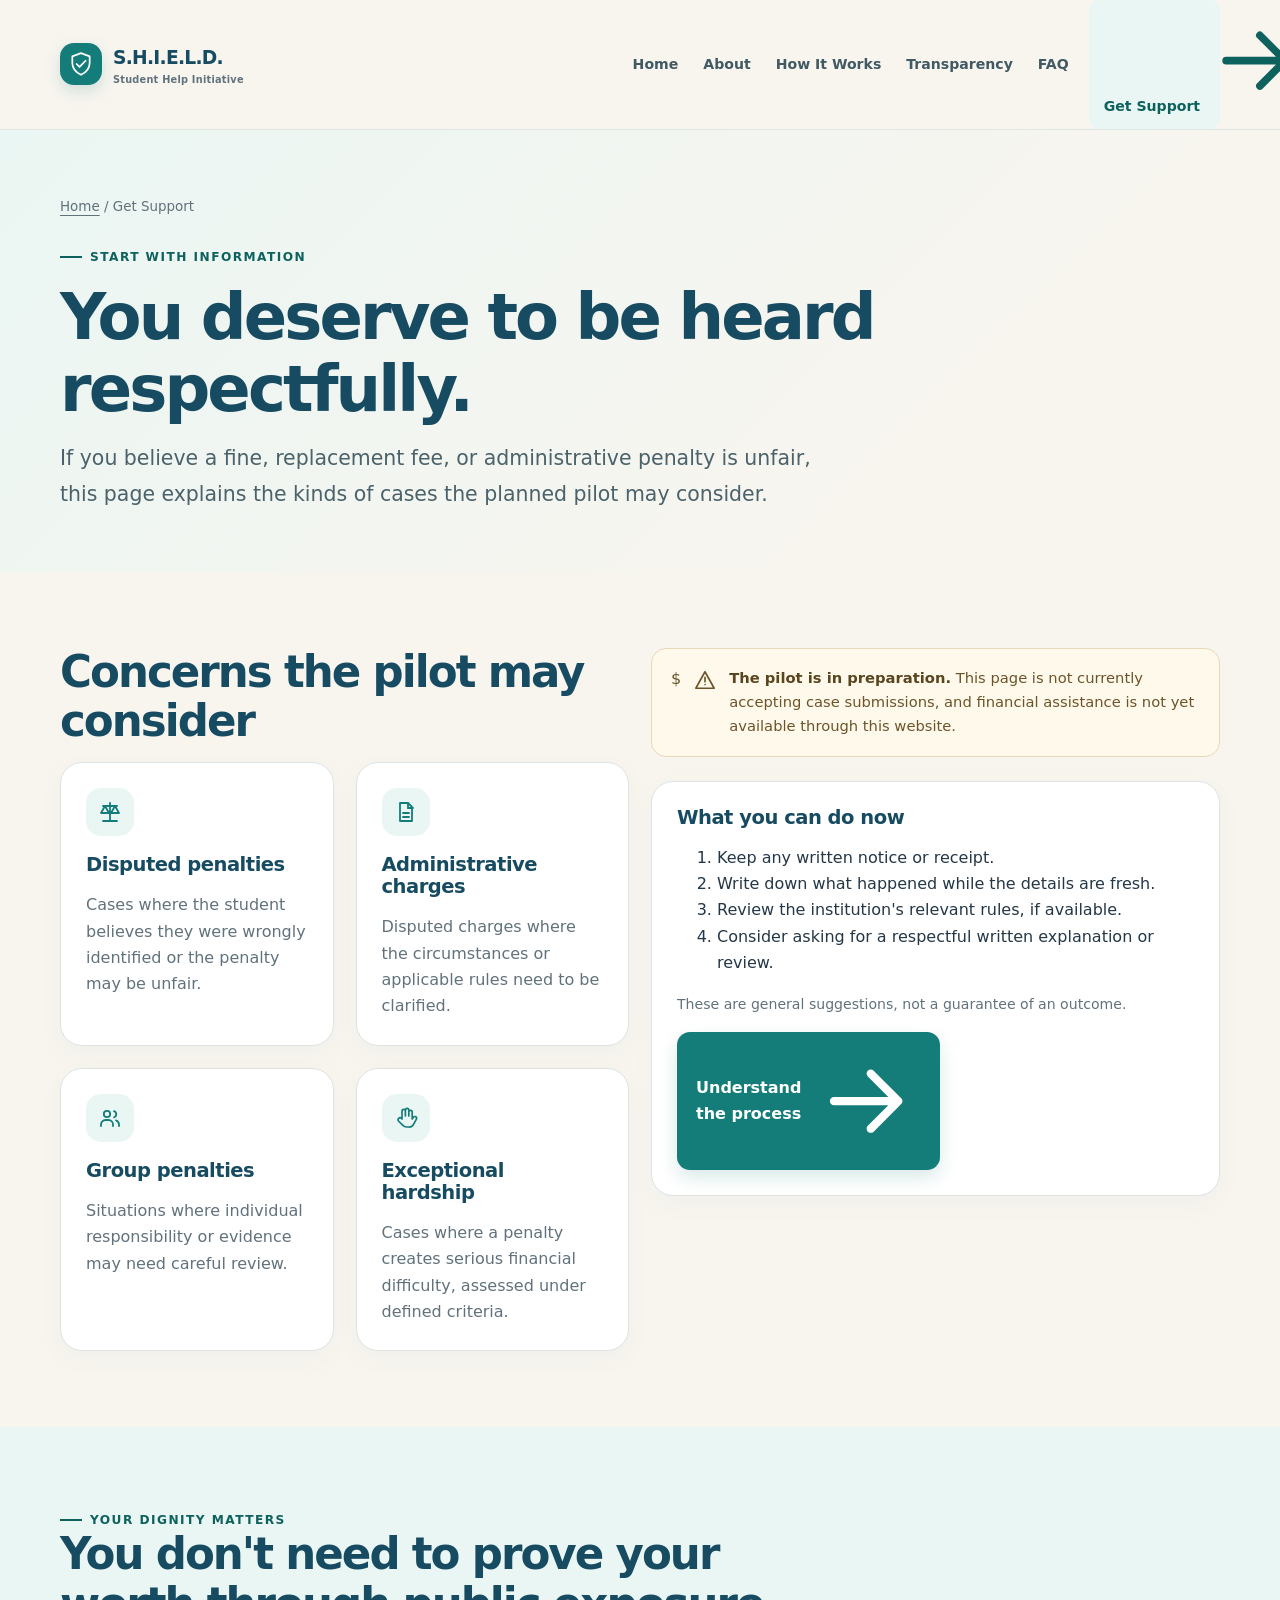
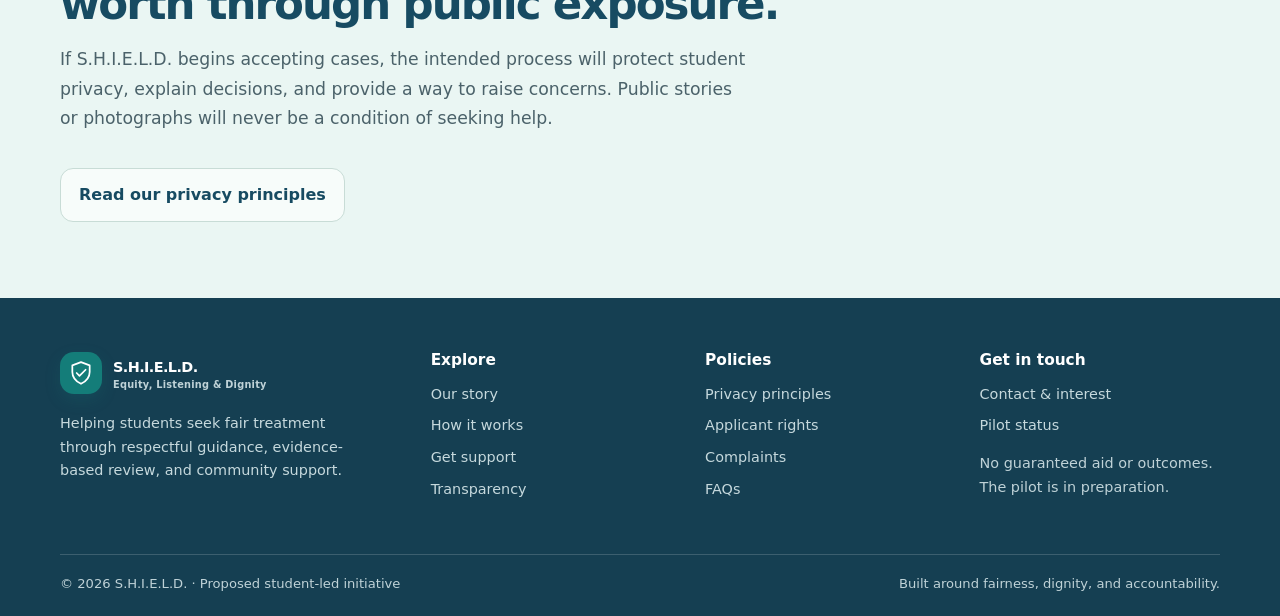
==== get-support.html @ 5d99915a "Add files via upload" ====
<!doctype html>
<html lang="en">
<head>
<meta charset="utf-8"><meta name="viewport" content="width=device-width, initial-scale=1">
<meta name="description" content="Learn about the S.H.I.E.L.D. pilot and the kinds of concerns it may consider.">
<meta name="theme-color" content="#F8F5EF">
<title>Get Support | S.H.I.E.L.D.</title>
<link rel="stylesheet" href="style.css">
</head>
<body><a class="skip-link" href="#main">Skip to content</a>
<header class="site-header"><div class="container header-inner">
<a class="brand" href="index.html" aria-label="S.H.I.E.L.D. home"><span class="brand-mark"><svg viewBox="0 0 48 48" aria-hidden="true" fill="none"><path d="M24 4 40 10v12c0 10.2-6.8 17.4-16 22C14.8 39.4 8 32.2 8 22V10L24 4Z" stroke="currentColor" stroke-width="3.2" stroke-linejoin="round"/><path d="m16 24 5.2 5.2L32.5 18" stroke="currentColor" stroke-width="3.2" stroke-linecap="round" stroke-linejoin="round"/></svg></span><span>S.H.I.E.L.D.<small>Student Help Initiative</small></span></a>
<button class="menu-toggle" type="button" data-menu-toggle aria-expanded="false" aria-label="Open navigation menu"><svg viewBox="0 0 24 24" fill="none" aria-hidden="true"><path d="M4 7h16M4 12h16M4 17h16" stroke="currentColor" stroke-width="1.8" stroke-linecap="round"/></svg> Menu</button>
<nav class="nav" data-nav aria-label="Main navigation"><a href="index.html">Home</a><a href="about.html">About</a><a href="how-it-works.html">How It Works</a><a href="transparency.html">Transparency</a><a href="faq.html">FAQ</a><a href="get-support.html" class="nav-cta">Get Support <svg viewBox="0 0 24 24" fill="none" aria-hidden="true"><path d="M5 12h14m-6-6 6 6-6 6" stroke="currentColor" stroke-width="1.8" stroke-linecap="round" stroke-linejoin="round"/></svg></a></nav>
</div></header><main id="main" class="">
<section class="page-hero"><div class="container"><div class="breadcrumb"><a href="index.html">Home</a> / Get Support</div><span class="eyebrow">Start with information</span><h1>You deserve to be heard respectfully.</h1><p class="lead">If you believe a fine, replacement fee, or administrative penalty is unfair, this page explains the kinds of cases the planned pilot may consider.</p></div></section>
<section class="section"><div class="container grid-2"><div><h2>Concerns the pilot may consider</h2><div class="grid-2"><article class="card"><span class="card-icon"><svg viewBox="0 0 24 24" fill="none" aria-hidden="true"><path d="M12 3v18M5 6h14M7 6l-4 7h8L7 6Zm10 0-4 7h8l-4-7ZM5 21h14" stroke="currentColor" stroke-width="1.8" stroke-linecap="round" stroke-linejoin="round"/></svg></span><h3>Disputed penalties</h3><p>Cases where the student believes they were wrongly identified or the penalty may be unfair.</p></article><article class="card"><span class="card-icon"><svg viewBox="0 0 24 24" fill="none" aria-hidden="true"><path d="M6 3h8l4 4v14H6V3Z" stroke="currentColor" stroke-width="1.8" stroke-linejoin="round"/><path d="M14 3v5h5M9 13h6m-6 4h6" stroke="currentColor" stroke-width="1.8" stroke-linecap="round"/></svg></span><h3>Administrative charges</h3><p>Disputed charges where the circumstances or applicable rules need to be clarified.</p></article><article class="card"><span class="card-icon"><svg viewBox="0 0 24 24" fill="none" aria-hidden="true"><circle cx="9" cy="8" r="3.2" stroke="currentColor" stroke-width="1.8"/><path d="M3 20v-1.5A4.5 4.5 0 0 1 7.5 14h3A4.5 4.5 0 0 1 15 18.5V20M16 5.2a3.2 3.2 0 0 1 0 6.1m2 3.1a4.5 4.5 0 0 1 3 4.2V20" stroke="currentColor" stroke-width="1.8" stroke-linecap="round"/></svg></span><h3>Group penalties</h3><p>Situations where individual responsibility or evidence may need careful review.</p></article><article class="card"><span class="card-icon"><svg viewBox="0 0 24 24" fill="none" aria-hidden="true"><path d="M8 12V5a1.7 1.7 0 0 1 3.4 0v5-6a1.7 1.7 0 0 1 3.4 0v6-4a1.7 1.7 0 0 1 3.4 0v7l1.1-1.7a1.8 1.8 0 0 1 3 2l-3.4 6.1A5 5 0 0 1 14.5 21h-2a5 5 0 0 1-3.7-1.7L4.5 15a2 2 0 0 1 2.8-2.8L8 13" stroke="currentColor" stroke-width="1.7" stroke-linecap="round" stroke-linejoin="round"/></svg></span><h3>Exceptional hardship</h3><p>Cases where a penalty creates serious financial difficulty, assessed under defined criteria.</p></article></div></div>
<div><div class="notice">$<svg viewBox="0 0 24 24" fill="none" aria-hidden="true"><path d="m12 3 10 18H2L12 3Z" stroke="currentColor" stroke-width="1.8" stroke-linejoin="round"/><path d="M12 9v5m0 3h.01" stroke="currentColor" stroke-width="1.8" stroke-linecap="round"/></svg><p><strong>The pilot is in preparation.</strong> This page is not currently accepting case submissions, and financial assistance is not yet available through this website.</p></div><div class="card mt-24"><h3>What you can do now</h3><ol><li>Keep any written notice or receipt.</li><li>Write down what happened while the details are fresh.</li><li>Review the institution's relevant rules, if available.</li><li>Consider asking for a respectful written explanation or review.</li></ol><p class="small">These are general suggestions, not a guarantee of an outcome.</p><a class="button button-primary" href="how-it-works.html">Understand the process <svg viewBox="0 0 24 24" fill="none" aria-hidden="true"><path d="M5 12h14m-6-6 6 6-6 6" stroke="currentColor" stroke-width="1.8" stroke-linecap="round" stroke-linejoin="round"/></svg></a></div></div></div></section>
<section class="section section-mint"><div class="container"><div class="section-head"><span class="eyebrow">Your dignity matters</span><h2>You don't need to prove your worth through public exposure.</h2><p class="lead">If S.H.I.E.L.D. begins accepting cases, the intended process will protect student privacy, explain decisions, and provide a way to raise concerns. Public stories or photographs will never be a condition of seeking help.</p></div><a class="button button-secondary" href="privacy.html">Read our privacy principles</a></div></section>
</main><footer class="site-footer"><div class="container">
<div class="footer-grid">
<div><a class="brand" href="index.html"><span class="brand-mark"><svg viewBox="0 0 48 48" aria-hidden="true" fill="none"><path d="M24 4 40 10v12c0 10.2-6.8 17.4-16 22C14.8 39.4 8 32.2 8 22V10L24 4Z" stroke="currentColor" stroke-width="3.2" stroke-linejoin="round"/><path d="m16 24 5.2 5.2L32.5 18" stroke="currentColor" stroke-width="3.2" stroke-linecap="round" stroke-linejoin="round"/></svg></span><span>S.H.I.E.L.D.<small>Equity, Listening & Dignity</small></span></a>
<p style="margin-top:17px;max-width:300px">Helping students seek fair treatment through respectful guidance, evidence-based review, and community support.</p></div>
<div><h3>Explore</h3><div class="footer-links"><a href="about.html">Our story</a><a href="how-it-works.html">How it works</a><a href="get-support.html">Get support</a><a href="transparency.html">Transparency</a></div></div>
<div><h3>Policies</h3><div class="footer-links"><a href="privacy.html">Privacy principles</a><a href="applicant-rights.html">Applicant rights</a><a href="complaints.html">Complaints</a><a href="faq.html">FAQs</a></div></div>
<div><h3>Get in touch</h3><div class="footer-links"><a href="contact.html">Contact & interest</a><a href="pilot.html">Pilot status</a></div><p class="small" style="color:#BFD2D7;margin-top:14px">No guaranteed aid or outcomes. The pilot is in preparation.</p></div>
</div>
<div class="footer-bottom"><span>© <span data-year></span> S.H.I.E.L.D. · Proposed student-led initiative</span><span>Built around fairness, dignity, and accountability.</span></div>
</div></footer><script src="app.js" defer></script></body></html>
---- style.css ----
:root{
  --teal:#147D79;--teal-dark:#0E625E;--blue:#174B62;--ink:#243746;
  --muted:#61727C;--mint:#EAF6F3;--mint-2:#DCEDE8;--ivory:#F8F5EF;
  --white:#fff;--line:#DCE5E2;--surface:#FFFFFF;--shadow:0 16px 42px rgba(23,75,98,.09);
  --radius:22px;--max:1160px;
}
*{box-sizing:border-box}
html{scroll-behavior:smooth;scroll-padding-top:100px}
body{margin:0;background:var(--ivory);color:var(--ink);font-family:Inter,ui-sans-serif,system-ui,-apple-system,BlinkMacSystemFont,"Segoe UI",sans-serif;line-height:1.65;-webkit-font-smoothing:antialiased}
a{color:var(--teal-dark);text-underline-offset:4px}
a:hover{color:var(--blue)}
button,input,textarea,select{font:inherit}
button,a,.button{touch-action:manipulation}
:focus-visible{outline:3px solid #E4A94B;outline-offset:3px}
img,svg{max-width:100%}
.container{width:min(var(--max),calc(100% - 40px));margin-inline:auto}
.skip-link{position:absolute;top:-60px;left:16px;background:var(--blue);color:white;padding:10px 14px;border-radius:10px;z-index:1000}
.skip-link:focus{top:12px}
.site-header{position:sticky;top:0;z-index:100;background:rgba(248,245,239,.93);backdrop-filter:blur(16px);border-bottom:1px solid rgba(220,229,226,.9)}
.header-inner{min-height:78px;display:flex;align-items:center;justify-content:space-between;gap:24px}
.brand{display:inline-flex;align-items:center;gap:11px;color:var(--blue);text-decoration:none;font-weight:800;letter-spacing:-.04em;font-size:1.17rem;white-space:nowrap}
.brand-mark{width:42px;height:42px;display:grid;place-items:center;background:var(--teal);border-radius:14px;color:white;box-shadow:0 6px 16px rgba(20,125,121,.18)}
.brand-mark svg{width:26px;height:26px}
.brand small{display:block;font-size:.61rem;letter-spacing:.025em;font-weight:650;color:var(--muted);line-height:1.2}
.nav{display:flex;align-items:center;gap:5px}
.nav a{padding:9px 10px;border-radius:10px;text-decoration:none;color:#415963;font-size:.88rem;font-weight:650;white-space:nowrap}
.nav a:hover,.nav a[aria-current="page"]{background:var(--mint);color:var(--teal-dark)}
.nav .nav-cta{background:var(--teal);color:white;padding:10px 15px;margin-left:5px}
.nav .nav-cta:hover{background:var(--teal-dark);color:white}
.menu-toggle{display:none;border:1px solid var(--line);background:white;border-radius:12px;padding:9px 12px;color:var(--blue);font-weight:700}
.eyebrow{display:inline-flex;align-items:center;gap:8px;color:var(--teal-dark);font-weight:800;font-size:.76rem;letter-spacing:.12em;text-transform:uppercase}
.eyebrow:before{content:"";display:block;width:22px;height:2px;background:currentColor}
h1,h2,h3{color:var(--blue);line-height:1.13;letter-spacing:-.045em;margin:0 0 16px}
h1{font-size:clamp(2.6rem,6.3vw,5.1rem);max-width:850px}
h2{font-size:clamp(1.8rem,3.4vw,3rem)}
h3{font-size:1.22rem;letter-spacing:-.025em}
p{margin:0 0 16px}
.lead{font-size:clamp(1.08rem,2vw,1.28rem);line-height:1.72;color:#4B626A;max-width:690px}
.small{font-size:.88rem;color:var(--muted)}
.hero{padding:78px 0 68px;position:relative;overflow:hidden}
.hero-grid{display:grid;grid-template-columns:1.2fr .8fr;gap:56px;align-items:center}
.hero-copy h1{margin-top:18px}
.hero-copy .lead{margin:22px 0 28px}
.hero-art{min-height:400px;position:relative;display:grid;place-items:center}
.orb{position:absolute;border-radius:50%;filter:blur(1px)}
.orb.one{width:330px;height:330px;background:var(--mint-2);right:2%;top:5%}
.orb.two{width:190px;height:190px;background:#F0E6D6;left:1%;bottom:2%}
.hero-card{position:relative;width:min(100%,365px);padding:29px;background:rgba(255,255,255,.82);border:1px solid rgba(255,255,255,.9);border-radius:28px;box-shadow:var(--shadow);backdrop-filter:blur(12px);transform:rotate(1.5deg)}
.hero-card .large-mark{width:78px;height:78px;display:grid;place-items:center;background:var(--teal);color:white;border-radius:24px;margin-bottom:22px}
.large-mark svg{width:45px;height:45px}
.hero-card h3{font-size:1.6rem}
.hero-card p{color:var(--muted);font-size:.96rem}
.pill{display:inline-flex;align-items:center;gap:7px;padding:7px 11px;background:var(--mint);border-radius:999px;color:var(--teal-dark);font-size:.78rem;font-weight:750}
.pill-dot{width:7px;height:7px;border-radius:50%;background:#D29A3B}
.actions{display:flex;gap:12px;flex-wrap:wrap;align-items:center}
.button{display:inline-flex;align-items:center;justify-content:center;gap:9px;border:1px solid transparent;border-radius:13px;padding:13px 18px;font-weight:750;text-decoration:none;cursor:pointer;transition:transform .2s ease,background .2s ease,border-color .2s ease}
.button:hover{transform:translateY(-2px)}
.button-primary{background:var(--teal);color:white;box-shadow:0 8px 18px rgba(20,125,121,.16)}
.button-primary:hover{background:var(--teal-dark);color:white}
.button-secondary{background:rgba(255,255,255,.65);border-color:#C8DCD6;color:var(--blue)}
.button-secondary:hover{background:white}
.button-quiet{background:transparent;color:var(--teal-dark);padding-inline:8px}
.section{padding:76px 0}
.section-tight{padding:48px 0}
.section-white{background:var(--white)}
.section-mint{background:var(--mint)}
.section-head{max-width:720px;margin-bottom:34px}
.section-head .lead{font-size:1.08rem}
.grid-2{display:grid;grid-template-columns:repeat(2,minmax(0,1fr));gap:22px}
.grid-3{display:grid;grid-template-columns:repeat(3,minmax(0,1fr));gap:20px}
.grid-4{display:grid;grid-template-columns:repeat(4,minmax(0,1fr));gap:15px}
.card{background:var(--surface);border:1px solid var(--line);border-radius:var(--radius);padding:25px;box-shadow:0 8px 26px rgba(23,75,98,.035)}
.card p:last-child{margin-bottom:0}
.card-icon{width:48px;height:48px;display:grid;place-items:center;border-radius:15px;background:var(--mint);color:var(--teal);margin-bottom:18px}
.card-icon svg{width:24px;height:24px}
.card p{color:var(--muted)}
.number{display:inline-grid;place-items:center;width:36px;height:36px;background:var(--mint);border-radius:12px;color:var(--teal-dark);font-weight:850;margin-bottom:17px}
.notice{display:flex;gap:13px;align-items:flex-start;padding:17px 19px;border:1px solid #E7D8B7;background:#FFF9EB;border-radius:15px;color:#6B5429}
.notice svg{flex:0 0 22px;margin-top:3px}
.notice p{margin:0;font-size:.92rem}
.notice strong{color:#59451E}
.banner{background:var(--blue);color:white;border-radius:28px;padding:clamp(28px,5vw,54px);display:flex;justify-content:space-between;align-items:center;gap:30px}
.banner h2{color:white;max-width:680px}
.banner p{color:#D5E4E8;max-width:650px}
.banner .button-secondary{background:white;color:var(--blue);border-color:white}
.page-hero{padding:66px 0 44px;background:linear-gradient(135deg,var(--mint) 0%,var(--ivory) 72%)}
.page-hero h1{font-size:clamp(2.45rem,5vw,4.25rem);margin-top:14px}
.page-hero .lead{max-width:760px}
.breadcrumb{font-size:.84rem;color:var(--muted);margin-bottom:22px}
.breadcrumb a{color:var(--muted)}
.prose{max-width:780px}
.prose h2{font-size:1.8rem;margin-top:38px}
.prose h3{margin-top:26px}
.prose ul,.prose ol{padding-left:24px}
.prose li{margin:8px 0}
.step-list{display:grid;gap:0}
.step{display:grid;grid-template-columns:54px 1fr;gap:18px;padding:20px 0;border-bottom:1px solid var(--line)}
.step:last-child{border-bottom:0}
.step-num{width:44px;height:44px;display:grid;place-items:center;border-radius:14px;background:var(--mint);color:var(--teal-dark);font-weight:850}
.step p{color:var(--muted);margin-bottom:0}
.quote-card{padding:28px;border-left:4px solid var(--teal);background:white;border-radius:0 18px 18px 0;font-size:1.12rem;color:var(--blue)}
.stat-grid{display:grid;grid-template-columns:repeat(4,minmax(0,1fr));gap:14px}
.stat{background:white;border:1px solid var(--line);border-radius:18px;padding:20px}
.stat strong{display:block;font-size:2rem;color:var(--blue);line-height:1.2}
.stat span{font-size:.86rem;color:var(--muted)}
.empty-stat{font-size:1.75rem!important}
.faq-list{display:grid;gap:12px}
details{background:white;border:1px solid var(--line);border-radius:15px;padding:17px 19px}
summary{cursor:pointer;color:var(--blue);font-weight:750}
details p{margin:14px 0 0;color:var(--muted)}
.form-shell{max-width:760px;background:white;border:1px solid var(--line);border-radius:24px;padding:clamp(22px,4vw,38px);box-shadow:var(--shadow)}
.form-grid{display:grid;grid-template-columns:repeat(2,minmax(0,1fr));gap:18px}
.field{display:grid;gap:7px}
.field.full{grid-column:1/-1}
label{font-weight:750;color:var(--blue);font-size:.9rem}
input,textarea,select{width:100%;padding:13px 14px;border:1px solid #C9D8D5;border-radius:12px;background:#FCFDFC;color:var(--ink)}
textarea{min-height:125px;resize:vertical}
input:focus,textarea:focus,select:focus{outline:3px solid rgba(20,125,121,.17);border-color:var(--teal)}
.form-note{font-size:.85rem;color:var(--muted)}
.checkbox-row{display:flex;gap:10px;align-items:flex-start}
.checkbox-row input{width:auto;margin-top:6px}
.checkbox-row label{font-weight:500;color:var(--muted)}
.form-status{display:none;padding:14px;border-radius:12px;background:var(--mint);color:var(--teal-dark);margin-top:16px}
.form-status.show{display:block}
.site-footer{background:#153F52;color:#E6F0F1;padding:54px 0 22px}
.footer-grid{display:grid;grid-template-columns:1.4fr 1fr 1fr 1fr;gap:34px;padding-bottom:38px}
.site-footer .brand{color:white}
.site-footer .brand small{color:#BFD2D7}
.site-footer p,.site-footer a{color:#C6D9DD;font-size:.9rem}
.site-footer h3{color:white;font-size:.96rem;letter-spacing:0;margin-bottom:13px}
.footer-links{display:grid;gap:8px}
.footer-links a{text-decoration:none}
.footer-links a:hover{color:white;text-decoration:underline}
.footer-bottom{border-top:1px solid rgba(255,255,255,.17);padding-top:18px;display:flex;justify-content:space-between;gap:20px;flex-wrap:wrap;color:#BFD2D7;font-size:.82rem}
.tag-row{display:flex;flex-wrap:wrap;gap:8px}
.tag{border:1px solid var(--line);background:white;border-radius:999px;padding:6px 10px;color:#52666E;font-size:.8rem;font-weight:650}
.icon-inline{width:20px;height:20px;vertical-align:middle}
.center{text-align:center}
.center .section-head{margin-inline:auto}
.mt-24{margin-top:24px}.mt-32{margin-top:32px}.mb-0{margin-bottom:0}
[hidden]{display:none!important}
@media(max-width:1020px){
 .nav{gap:0}.nav a{font-size:.82rem;padding:8px}
 .hero-grid{gap:28px}.hero-art{min-height:350px}.orb.one{width:285px;height:285px}
 .grid-4{grid-template-columns:repeat(2,minmax(0,1fr))}
 .footer-grid{grid-template-columns:1.4fr 1fr 1fr}
}
@media(max-width:780px){
 .container{width:min(var(--max),calc(100% - 32px))}
 .header-inner{min-height:70px}.menu-toggle{display:inline-flex}
 .nav{display:none;position:absolute;top:calc(100% + 1px);left:0;right:0;padding:12px 16px 18px;background:var(--ivory);border-bottom:1px solid var(--line);box-shadow:0 14px 22px rgba(23,75,98,.08);align-items:stretch;flex-direction:column}
 .nav.open{display:flex}.nav a{padding:12px 14px;font-size:.94rem}.nav .nav-cta{margin:5px 0 0;text-align:center}
 .hero{padding:52px 0 48px}.hero-grid{grid-template-columns:1fr;gap:24px}.hero-art{min-height:300px}.hero-card{max-width:340px}.orb.one{right:10%;width:250px;height:250px}
 .section{padding:58px 0}.section-tight{padding:38px 0}
 .grid-3{grid-template-columns:1fr}.grid-2{grid-template-columns:1fr}
 .stat-grid{grid-template-columns:repeat(2,minmax(0,1fr))}
 .banner{display:block}.banner .button{margin-top:8px}
 .footer-grid{grid-template-columns:repeat(2,minmax(0,1fr))}
 .page-hero{padding:48px 0 34px}
}
@media(max-width:480px){
 h1{font-size:2.65rem}.lead{font-size:1.04rem}
 .grid-4{grid-template-columns:1fr}
 .form-grid{grid-template-columns:1fr}.field.full{grid-column:auto}
 .footer-grid{grid-template-columns:1fr 1fr;gap:25px 18px}
 .footer-grid>div:first-child{grid-column:1/-1}
 .hero-art{min-height:270px}.hero-card{padding:23px}
 .actions .button{width:100%}
}
@media(prefers-reduced-motion:reduce){
 *,*::before,*::after{scroll-behavior:auto!important;animation-duration:.01ms!important;animation-iteration-count:1!important;transition-duration:.01ms!important}
}
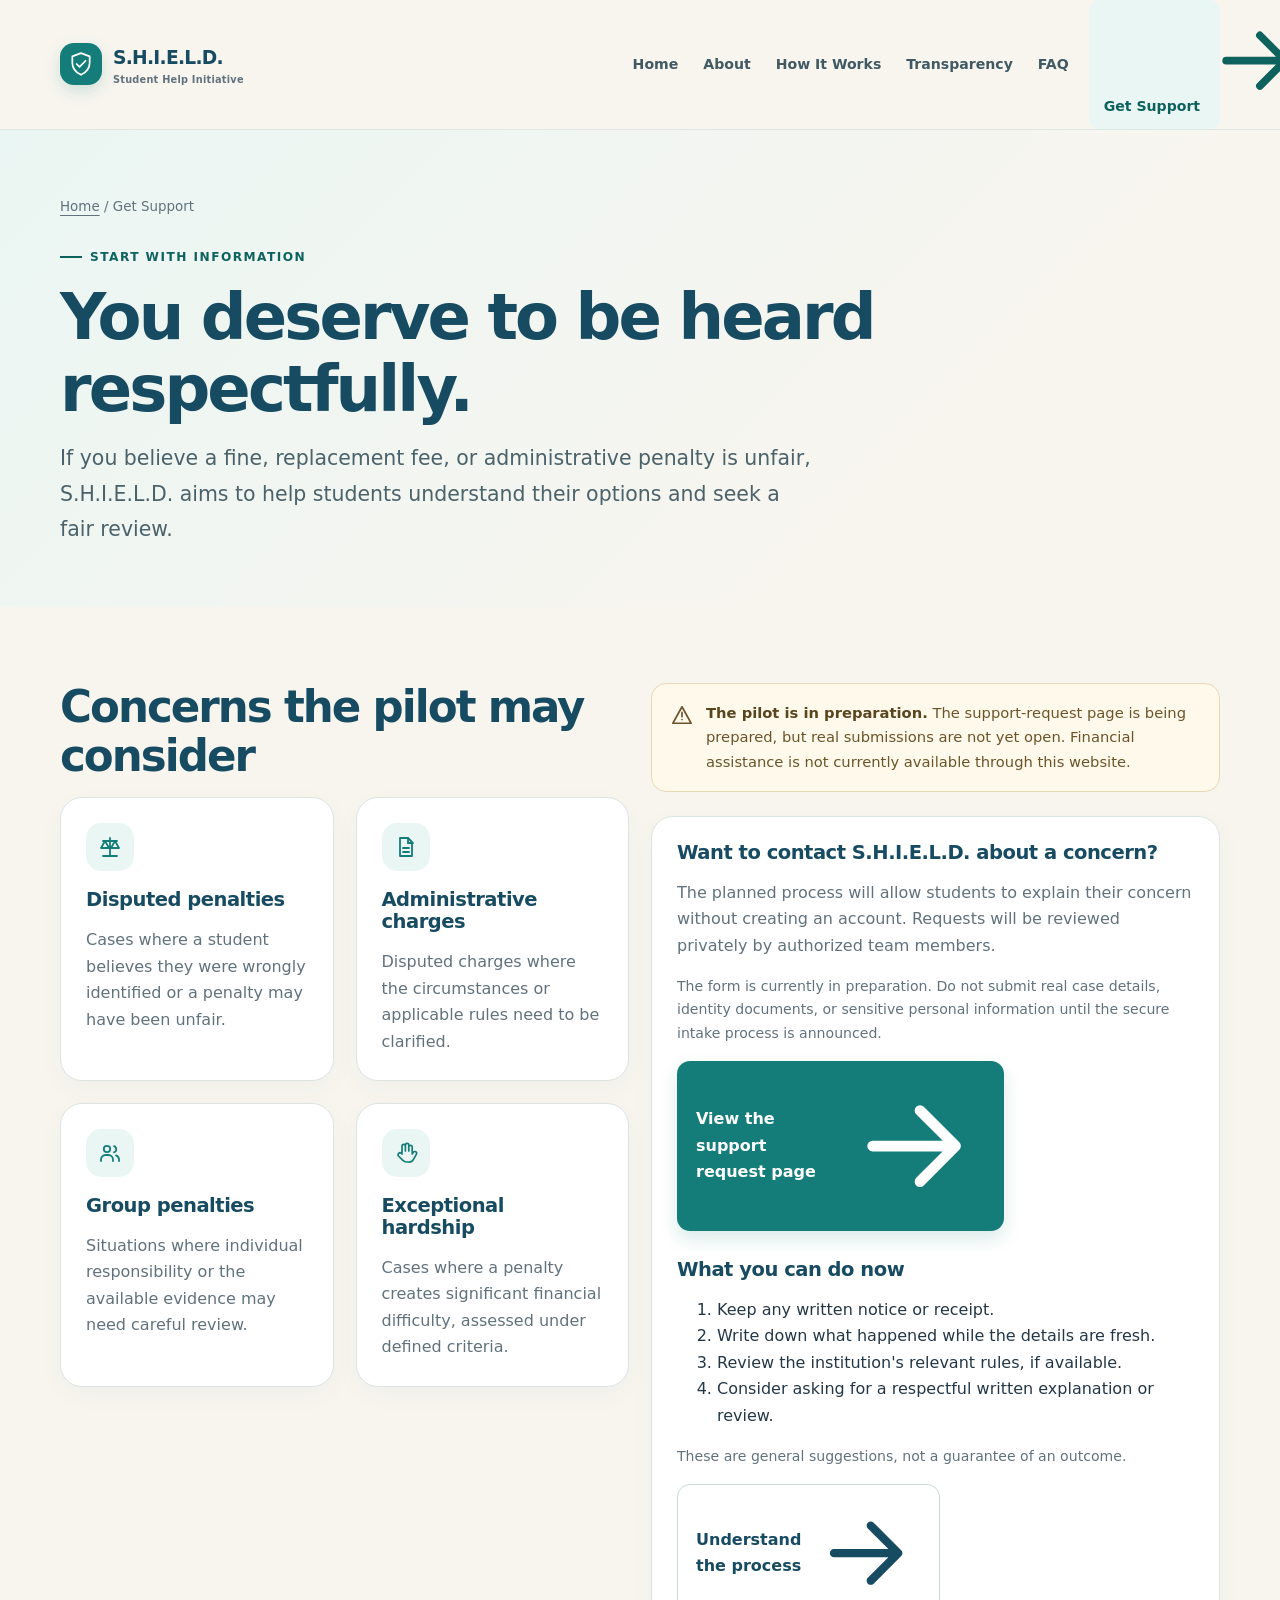
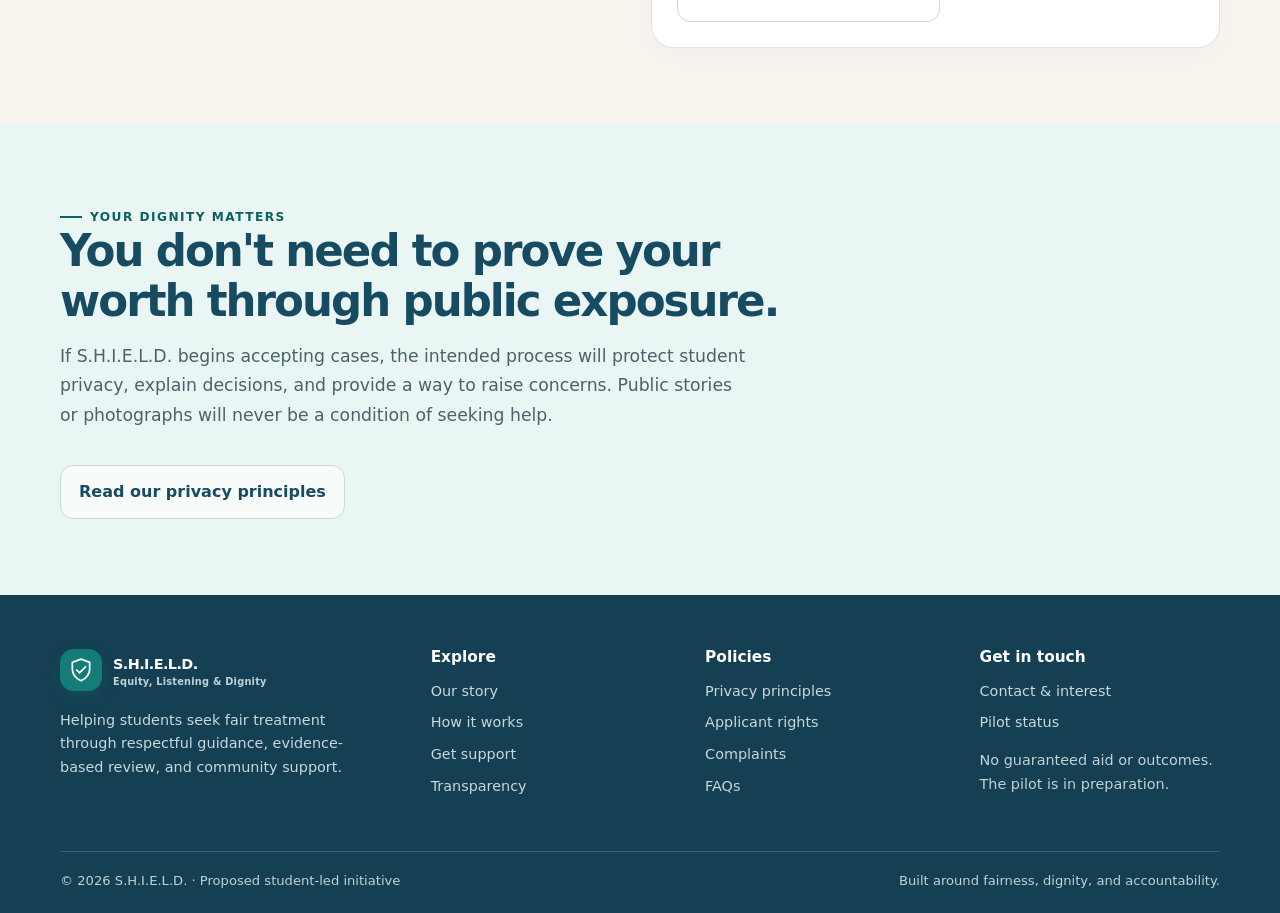
==== commit b33d6570: "Update get-support.html" ====
--- a/get-support.html
+++ b/get-support.html
@@ -1,29 +1,302 @@
+
 <!doctype html>
 <html lang="en">
 <head>
-<meta charset="utf-8"><meta name="viewport" content="width=device-width, initial-scale=1">
-<meta name="description" content="Learn about the S.H.I.E.L.D. pilot and the kinds of concerns it may consider.">
-<meta name="theme-color" content="#F8F5EF">
-<title>Get Support | S.H.I.E.L.D.</title>
-<link rel="stylesheet" href="style.css">
+  <meta charset="utf-8">
+  <meta name="viewport" content="width=device-width, initial-scale=1">
+  <meta name="description" content="Learn about S.H.I.E.L.D. support requests, eligibility, privacy and the planned student-support pilot.">
+  <meta name="theme-color" content="#F8F5EF">
+  <title>Get Support | S.H.I.E.L.D.</title>
+  <link rel="stylesheet" href="style.css">
 </head>
-<body><a class="skip-link" href="#main">Skip to content</a>
-<header class="site-header"><div class="container header-inner">
-<a class="brand" href="index.html" aria-label="S.H.I.E.L.D. home"><span class="brand-mark"><svg viewBox="0 0 48 48" aria-hidden="true" fill="none"><path d="M24 4 40 10v12c0 10.2-6.8 17.4-16 22C14.8 39.4 8 32.2 8 22V10L24 4Z" stroke="currentColor" stroke-width="3.2" stroke-linejoin="round"/><path d="m16 24 5.2 5.2L32.5 18" stroke="currentColor" stroke-width="3.2" stroke-linecap="round" stroke-linejoin="round"/></svg></span><span>S.H.I.E.L.D.<small>Student Help Initiative</small></span></a>
-<button class="menu-toggle" type="button" data-menu-toggle aria-expanded="false" aria-label="Open navigation menu"><svg viewBox="0 0 24 24" fill="none" aria-hidden="true"><path d="M4 7h16M4 12h16M4 17h16" stroke="currentColor" stroke-width="1.8" stroke-linecap="round"/></svg> Menu</button>
-<nav class="nav" data-nav aria-label="Main navigation"><a href="index.html">Home</a><a href="about.html">About</a><a href="how-it-works.html">How It Works</a><a href="transparency.html">Transparency</a><a href="faq.html">FAQ</a><a href="get-support.html" class="nav-cta">Get Support <svg viewBox="0 0 24 24" fill="none" aria-hidden="true"><path d="M5 12h14m-6-6 6 6-6 6" stroke="currentColor" stroke-width="1.8" stroke-linecap="round" stroke-linejoin="round"/></svg></a></nav>
-</div></header><main id="main" class="">
-<section class="page-hero"><div class="container"><div class="breadcrumb"><a href="index.html">Home</a> / Get Support</div><span class="eyebrow">Start with information</span><h1>You deserve to be heard respectfully.</h1><p class="lead">If you believe a fine, replacement fee, or administrative penalty is unfair, this page explains the kinds of cases the planned pilot may consider.</p></div></section>
-<section class="section"><div class="container grid-2"><div><h2>Concerns the pilot may consider</h2><div class="grid-2"><article class="card"><span class="card-icon"><svg viewBox="0 0 24 24" fill="none" aria-hidden="true"><path d="M12 3v18M5 6h14M7 6l-4 7h8L7 6Zm10 0-4 7h8l-4-7ZM5 21h14" stroke="currentColor" stroke-width="1.8" stroke-linecap="round" stroke-linejoin="round"/></svg></span><h3>Disputed penalties</h3><p>Cases where the student believes they were wrongly identified or the penalty may be unfair.</p></article><article class="card"><span class="card-icon"><svg viewBox="0 0 24 24" fill="none" aria-hidden="true"><path d="M6 3h8l4 4v14H6V3Z" stroke="currentColor" stroke-width="1.8" stroke-linejoin="round"/><path d="M14 3v5h5M9 13h6m-6 4h6" stroke="currentColor" stroke-width="1.8" stroke-linecap="round"/></svg></span><h3>Administrative charges</h3><p>Disputed charges where the circumstances or applicable rules need to be clarified.</p></article><article class="card"><span class="card-icon"><svg viewBox="0 0 24 24" fill="none" aria-hidden="true"><circle cx="9" cy="8" r="3.2" stroke="currentColor" stroke-width="1.8"/><path d="M3 20v-1.5A4.5 4.5 0 0 1 7.5 14h3A4.5 4.5 0 0 1 15 18.5V20M16 5.2a3.2 3.2 0 0 1 0 6.1m2 3.1a4.5 4.5 0 0 1 3 4.2V20" stroke="currentColor" stroke-width="1.8" stroke-linecap="round"/></svg></span><h3>Group penalties</h3><p>Situations where individual responsibility or evidence may need careful review.</p></article><article class="card"><span class="card-icon"><svg viewBox="0 0 24 24" fill="none" aria-hidden="true"><path d="M8 12V5a1.7 1.7 0 0 1 3.4 0v5-6a1.7 1.7 0 0 1 3.4 0v6-4a1.7 1.7 0 0 1 3.4 0v7l1.1-1.7a1.8 1.8 0 0 1 3 2l-3.4 6.1A5 5 0 0 1 14.5 21h-2a5 5 0 0 1-3.7-1.7L4.5 15a2 2 0 0 1 2.8-2.8L8 13" stroke="currentColor" stroke-width="1.7" stroke-linecap="round" stroke-linejoin="round"/></svg></span><h3>Exceptional hardship</h3><p>Cases where a penalty creates serious financial difficulty, assessed under defined criteria.</p></article></div></div>
-<div><div class="notice">$<svg viewBox="0 0 24 24" fill="none" aria-hidden="true"><path d="m12 3 10 18H2L12 3Z" stroke="currentColor" stroke-width="1.8" stroke-linejoin="round"/><path d="M12 9v5m0 3h.01" stroke="currentColor" stroke-width="1.8" stroke-linecap="round"/></svg><p><strong>The pilot is in preparation.</strong> This page is not currently accepting case submissions, and financial assistance is not yet available through this website.</p></div><div class="card mt-24"><h3>What you can do now</h3><ol><li>Keep any written notice or receipt.</li><li>Write down what happened while the details are fresh.</li><li>Review the institution's relevant rules, if available.</li><li>Consider asking for a respectful written explanation or review.</li></ol><p class="small">These are general suggestions, not a guarantee of an outcome.</p><a class="button button-primary" href="how-it-works.html">Understand the process <svg viewBox="0 0 24 24" fill="none" aria-hidden="true"><path d="M5 12h14m-6-6 6 6-6 6" stroke="currentColor" stroke-width="1.8" stroke-linecap="round" stroke-linejoin="round"/></svg></a></div></div></div></section>
-<section class="section section-mint"><div class="container"><div class="section-head"><span class="eyebrow">Your dignity matters</span><h2>You don't need to prove your worth through public exposure.</h2><p class="lead">If S.H.I.E.L.D. begins accepting cases, the intended process will protect student privacy, explain decisions, and provide a way to raise concerns. Public stories or photographs will never be a condition of seeking help.</p></div><a class="button button-secondary" href="privacy.html">Read our privacy principles</a></div></section>
-</main><footer class="site-footer"><div class="container">
-<div class="footer-grid">
-<div><a class="brand" href="index.html"><span class="brand-mark"><svg viewBox="0 0 48 48" aria-hidden="true" fill="none"><path d="M24 4 40 10v12c0 10.2-6.8 17.4-16 22C14.8 39.4 8 32.2 8 22V10L24 4Z" stroke="currentColor" stroke-width="3.2" stroke-linejoin="round"/><path d="m16 24 5.2 5.2L32.5 18" stroke="currentColor" stroke-width="3.2" stroke-linecap="round" stroke-linejoin="round"/></svg></span><span>S.H.I.E.L.D.<small>Equity, Listening & Dignity</small></span></a>
-<p style="margin-top:17px;max-width:300px">Helping students seek fair treatment through respectful guidance, evidence-based review, and community support.</p></div>
-<div><h3>Explore</h3><div class="footer-links"><a href="about.html">Our story</a><a href="how-it-works.html">How it works</a><a href="get-support.html">Get support</a><a href="transparency.html">Transparency</a></div></div>
-<div><h3>Policies</h3><div class="footer-links"><a href="privacy.html">Privacy principles</a><a href="applicant-rights.html">Applicant rights</a><a href="complaints.html">Complaints</a><a href="faq.html">FAQs</a></div></div>
-<div><h3>Get in touch</h3><div class="footer-links"><a href="contact.html">Contact & interest</a><a href="pilot.html">Pilot status</a></div><p class="small" style="color:#BFD2D7;margin-top:14px">No guaranteed aid or outcomes. The pilot is in preparation.</p></div>
-</div>
-<div class="footer-bottom"><span>© <span data-year></span> S.H.I.E.L.D. · Proposed student-led initiative</span><span>Built around fairness, dignity, and accountability.</span></div>
-</div></footer><script src="app.js" defer></script></body></html>
+
+<body>
+  <a class="skip-link" href="#main">Skip to content</a>
+
+  <header class="site-header">
+    <div class="container header-inner">
+      <a class="brand" href="index.html" aria-label="S.H.I.E.L.D. home">
+        <span class="brand-mark">
+          <svg viewBox="0 0 48 48" aria-hidden="true" fill="none">
+            <path d="M24 4 40 10v12c0 10.2-6.8 17.4-16 22C14.8 39.4 8 32.2 8 22V10L24 4Z"
+              stroke="currentColor" stroke-width="3.2" stroke-linejoin="round"/>
+            <path d="m16 24 5.2 5.2L32.5 18"
+              stroke="currentColor" stroke-width="3.2"
+              stroke-linecap="round" stroke-linejoin="round"/>
+          </svg>
+        </span>
+        <span>
+          S.H.I.E.L.D.
+          <small>Student Help Initiative</small>
+        </span>
+      </a>
+
+      <button class="menu-toggle" type="button" data-menu-toggle
+        aria-expanded="false" aria-label="Open navigation menu">
+        <svg viewBox="0 0 24 24" fill="none" aria-hidden="true">
+          <path d="M4 7h16M4 12h16M4 17h16"
+            stroke="currentColor" stroke-width="1.8" stroke-linecap="round"/>
+        </svg>
+        Menu
+      </button>
+
+      <nav class="nav" data-nav aria-label="Main navigation">
+        <a href="index.html">Home</a>
+        <a href="about.html">About</a>
+        <a href="how-it-works.html">How It Works</a>
+        <a href="transparency.html">Transparency</a>
+        <a href="faq.html">FAQ</a>
+        <a href="get-support.html" class="nav-cta" aria-current="page">
+          Get Support
+          <svg viewBox="0 0 24 24" fill="none" aria-hidden="true">
+            <path d="M5 12h14m-6-6 6 6-6 6"
+              stroke="currentColor" stroke-width="1.8"
+              stroke-linecap="round" stroke-linejoin="round"/>
+          </svg>
+        </a>
+      </nav>
+    </div>
+  </header>
+
+  <main id="main">
+    <section class="page-hero">
+      <div class="container">
+        <div class="breadcrumb">
+          <a href="index.html">Home</a> / Get Support
+        </div>
+        <span class="eyebrow">Start with information</span>
+        <h1>You deserve to be heard respectfully.</h1>
+        <p class="lead">
+          If you believe a fine, replacement fee, or administrative penalty
+          is unfair, S.H.I.E.L.D. aims to help students understand their
+          options and seek a fair review.
+        </p>
+      </div>
+    </section>
+
+    <section class="section">
+      <div class="container grid-2">
+
+        <div>
+          <h2>Concerns the pilot may consider</h2>
+
+          <div class="grid-2">
+            <article class="card">
+              <span class="card-icon">
+                <svg viewBox="0 0 24 24" fill="none" aria-hidden="true">
+                  <path d="M12 3v18M5 6h14M7 6l-4 7h8L7 6Zm10 0-4 7h8l-4-7ZM5 21h14"
+                    stroke="currentColor" stroke-width="1.8"
+                    stroke-linecap="round" stroke-linejoin="round"/>
+                </svg>
+              </span>
+              <h3>Disputed penalties</h3>
+              <p>
+                Cases where a student believes they were wrongly identified
+                or a penalty may have been unfair.
+              </p>
+            </article>
+
+            <article class="card">
+              <span class="card-icon">
+                <svg viewBox="0 0 24 24" fill="none" aria-hidden="true">
+                  <path d="M6 3h8l4 4v14H6V3Z"
+                    stroke="currentColor" stroke-width="1.8" stroke-linejoin="round"/>
+                  <path d="M14 3v5h5M9 13h6m-6 4h6"
+                    stroke="currentColor" stroke-width="1.8"
+                    stroke-linecap="round"/>
+                </svg>
+              </span>
+              <h3>Administrative charges</h3>
+              <p>
+                Disputed charges where the circumstances or applicable
+                rules need to be clarified.
+              </p>
+            </article>
+
+            <article class="card">
+              <span class="card-icon">
+                <svg viewBox="0 0 24 24" fill="none" aria-hidden="true">
+                  <circle cx="9" cy="8" r="3.2"
+                    stroke="currentColor" stroke-width="1.8"/>
+                  <path d="M3 20v-1.5A4.5 4.5 0 0 1 7.5 14h3A4.5 4.5 0 0 1 15 18.5V20M16 5.2a3.2 3.2 0 0 1 0 6.1m2 3.1a4.5 4.5 0 0 1 3 4.2V20"
+                    stroke="currentColor" stroke-width="1.8"
+                    stroke-linecap="round"/>
+                </svg>
+              </span>
+              <h3>Group penalties</h3>
+              <p>
+                Situations where individual responsibility or the available
+                evidence may need careful review.
+              </p>
+            </article>
+
+            <article class="card">
+              <span class="card-icon">
+                <svg viewBox="0 0 24 24" fill="none" aria-hidden="true">
+                  <path d="M8 12V5a1.7 1.7 0 0 1 3.4 0v5-6a1.7 1.7 0 0 1 3.4 0v6-4a1.7 1.7 0 0 1 3.4 0v7l1.1-1.7a1.8 1.8 0 0 1 3 2l-3.4 6.1A5 5 0 0 1 14.5 21h-2a5 5 0 0 1-3.7-1.7L4.5 15a2 2 0 0 1 2.8-2.8L8 13"
+                    stroke="currentColor" stroke-width="1.7"
+                    stroke-linecap="round" stroke-linejoin="round"/>
+                </svg>
+              </span>
+              <h3>Exceptional hardship</h3>
+              <p>
+                Cases where a penalty creates significant financial
+                difficulty, assessed under defined criteria.
+              </p>
+            </article>
+          </div>
+        </div>
+
+        <div>
+          <div class="notice">
+            <svg viewBox="0 0 24 24" fill="none" aria-hidden="true">
+              <path d="m12 3 10 18H2L12 3Z"
+                stroke="currentColor" stroke-width="1.8" stroke-linejoin="round"/>
+              <path d="M12 9v5m0 3h.01"
+                stroke="currentColor" stroke-width="1.8" stroke-linecap="round"/>
+            </svg>
+            <p>
+              <strong>The pilot is in preparation.</strong>
+              The support-request page is being prepared, but real
+              submissions are not yet open. Financial assistance is not
+              currently available through this website.
+            </p>
+          </div>
+
+          <div class="card mt-24">
+            <h3>Want to contact S.H.I.E.L.D. about a concern?</h3>
+            <p>
+              The planned process will allow students to explain their
+              concern without creating an account. Requests will be
+              reviewed privately by authorized team members.
+            </p>
+            <p class="small">
+              The form is currently in preparation. Do not submit real
+              case details, identity documents, or sensitive personal
+              information until the secure intake process is announced.
+            </p>
+
+            <a class="button button-primary" href="support-request.html">
+              View the support request page
+              <svg viewBox="0 0 24 24" fill="none" aria-hidden="true">
+                <path d="M5 12h14m-6-6 6 6-6 6"
+                  stroke="currentColor" stroke-width="1.8"
+                  stroke-linecap="round" stroke-linejoin="round"/>
+              </svg>
+            </a>
+
+            <h3 style="margin-top:28px;">What you can do now</h3>
+            <ol>
+              <li>Keep any written notice or receipt.</li>
+              <li>Write down what happened while the details are fresh.</li>
+              <li>Review the institution's relevant rules, if available.</li>
+              <li>Consider asking for a respectful written explanation or review.</li>
+            </ol>
+
+            <p class="small">
+              These are general suggestions, not a guarantee of an outcome.
+            </p>
+
+            <a class="button button-secondary" href="how-it-works.html">
+              Understand the process
+              <svg viewBox="0 0 24 24" fill="none" aria-hidden="true">
+                <path d="M5 12h14m-6-6 6 6-6 6"
+                  stroke="currentColor" stroke-width="1.8"
+                  stroke-linecap="round" stroke-linejoin="round"/>
+              </svg>
+            </a>
+          </div>
+        </div>
+      </div>
+    </section>
+
+    <section class="section section-mint">
+      <div class="container">
+        <div class="section-head">
+          <span class="eyebrow">Your dignity matters</span>
+          <h2>You don't need to prove your worth through public exposure.</h2>
+          <p class="lead">
+            If S.H.I.E.L.D. begins accepting cases, the intended process
+            will protect student privacy, explain decisions, and provide
+            a way to raise concerns. Public stories or photographs will
+            never be a condition of seeking help.
+          </p>
+        </div>
+        <a class="button button-secondary" href="privacy.html">
+          Read our privacy principles
+        </a>
+      </div>
+    </section>
+  </main>
+
+  <footer class="site-footer">
+    <div class="container">
+      <div class="footer-grid">
+
+        <div>
+          <a class="brand" href="index.html">
+            <span class="brand-mark">
+              <svg viewBox="0 0 48 48" aria-hidden="true" fill="none">
+                <path d="M24 4 40 10v12c0 10.2-6.8 17.4-16 22C14.8 39.4 8 32.2 8 22V10L24 4Z"
+                  stroke="currentColor" stroke-width="3.2" stroke-linejoin="round"/>
+                <path d="m16 24 5.2 5.2L32.5 18"
+                  stroke="currentColor" stroke-width="3.2"
+                  stroke-linecap="round" stroke-linejoin="round"/>
+              </svg>
+            </span>
+            <span>
+              S.H.I.E.L.D.
+              <small>Equity, Listening &amp; Dignity</small>
+            </span>
+          </a>
+          <p style="margin-top:17px;max-width:300px">
+            Helping students seek fair treatment through respectful
+            guidance, evidence-based review, and community support.
+          </p>
+        </div>
+
+        <div>
+          <h3>Explore</h3>
+          <div class="footer-links">
+            <a href="about.html">Our story</a>
+            <a href="how-it-works.html">How it works</a>
+            <a href="get-support.html">Get support</a>
+            <a href="transparency.html">Transparency</a>
+          </div>
+        </div>
+
+        <div>
+          <h3>Policies</h3>
+          <div class="footer-links">
+            <a href="privacy.html">Privacy principles</a>
+            <a href="applicant-rights.html">Applicant rights</a>
+            <a href="complaints.html">Complaints</a>
+            <a href="faq.html">FAQs</a>
+          </div>
+        </div>
+
+        <div>
+          <h3>Get in touch</h3>
+          <div class="footer-links">
+            <a href="contact.html">Contact &amp; interest</a>
+            <a href="pilot.html">Pilot status</a>
+          </div>
+          <p class="small" style="color:#BFD2D7;margin-top:14px">
+            No guaranteed aid or outcomes. The pilot is in preparation.
+          </p>
+        </div>
+
+      </div>
+
+      <div class="footer-bottom">
+        <span>
+          © <span data-year></span> S.H.I.E.L.D. · Proposed student-led initiative
+        </span>
+        <span>Built around fairness, dignity, and accountability.</span>
+      </div>
+    </div>
+  </footer>
+
+  <script src="app.js" defer></script>
+</body>
+</html>
